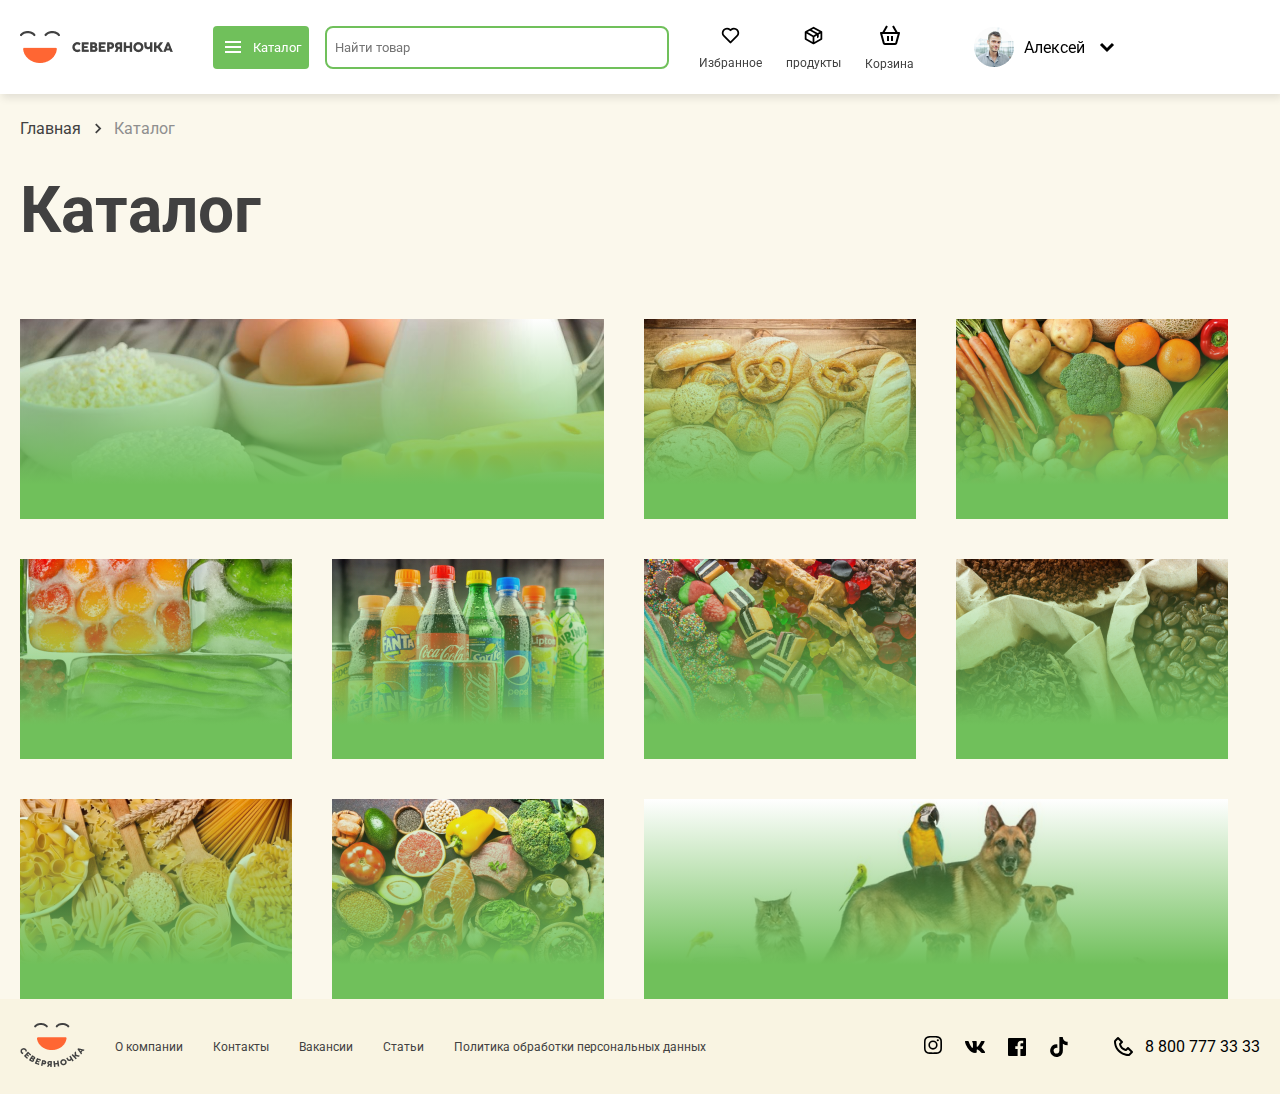
==== pages/categories.html @ be47213f "add categorias page" ====
<!DOCTYPE html>
<html lang="en">
  <head>
    <meta charset="UTF-8" />
    <meta name="viewport" content="width=device-width, initial-scale=1.0" />
    <link rel="stylesheet" href="../sass/pages/categories.css" />
    <title>Categories</title>
  </head>
  <body>
    <header>
      <div class="container">
        <nav>
          <a class="logo" href="../index.html">
            <img src="../images/logo.png" alt="logo" />
            <img src="../images/logo-text.png" alt="logo-text" />
          </a>
          <div class="nav-items">
            <div class="important">
              <button id="catalog">
                <svg
                  xmlns="http://www.w3.org/2000/svg"
                  width="24"
                  height="24"
                  viewBox="0 0 24 24"
                  style="fill: rgba(255, 255, 255, 1)"
                >
                  <path d="M4 6h16v2H4zm0 5h16v2H4zm0 5h16v2H4z"></path>
                </svg>
                Каталог
              </button>
              <input
                type="search"
                class="icon"
                value
                placeholder="Найти товар"
              />
            </div>
            <div class="places">
              <a class="product">
                <svg
                  xmlns="http://www.w3.org/2000/svg"
                  width="21"
                  height="21"
                  viewBox="0 0 24 24"
                  style="fill: rgba(0, 0, 0, 1)"
                >
                  <path
                    d="M12 4.595a5.904 5.904 0 0 0-3.996-1.558 5.942 5.942 0 0 0-4.213 1.758c-2.353 2.363-2.352 6.059.002 8.412l7.332 7.332c.17.299.498.492.875.492a.99.99 0 0 0 .792-.409l7.415-7.415c2.354-2.354 2.354-6.049-.002-8.416a5.938 5.938 0 0 0-4.209-1.754A5.906 5.906 0 0 0 12 4.595zm6.791 1.61c1.563 1.571 1.564 4.025.002 5.588L12 18.586l-6.793-6.793c-1.562-1.563-1.561-4.017-.002-5.584.76-.756 1.754-1.172 2.799-1.172s2.035.416 2.789 1.17l.5.5a.999.999 0 0 0 1.414 0l.5-.5c1.512-1.509 4.074-1.505 5.584-.002z"
                  ></path>
                </svg>
                <p>Избранное</p>
              </a>
              <a href="../pages/products.html" class="product">
                <svg
                  xmlns="http://www.w3.org/2000/svg"
                  width="21"
                  height="21"
                  viewBox="0 0 24 24"
                  style="fill: rgba(0, 0, 0, 1)"
                >
                  <path
                    d="M22 8a.76.76 0 0 0 0-.21v-.08a.77.77 0 0 0-.07-.16.35.35 0 0 0-.05-.08l-.1-.13-.08-.06-.12-.09-9-5a1 1 0 0 0-1 0l-9 5-.09.07-.11.08a.41.41 0 0 0-.07.11.39.39 0 0 0-.08.1.59.59 0 0 0-.06.14.3.3 0 0 0 0 .1A.76.76 0 0 0 2 8v8a1 1 0 0 0 .52.87l9 5a.75.75 0 0 0 .13.06h.1a1.06 1.06 0 0 0 .5 0h.1l.14-.06 9-5A1 1 0 0 0 22 16V8zm-10 3.87L5.06 8l2.76-1.52 6.83 3.9zm0-7.72L18.94 8 16.7 9.25 9.87 5.34zM4 9.7l7 3.92v5.68l-7-3.89zm9 9.6v-5.68l3-1.68V15l2-1v-3.18l2-1.11v5.7z"
                  ></path>
                </svg>
                <p>продукты</p>
              </a>
              <a class="product">
                <svg
                  xmlns="http://www.w3.org/2000/svg"
                  width="24"
                  height="24"
                  viewBox="0 0 24 24"
                  style="fill: rgba(0, 0, 0, 1)"
                >
                  <path
                    d="M21 9h-1.42l-3.712-6.496-1.736.992L17.277 9H6.723l3.146-5.504-1.737-.992L4.42 9H3a1.001 1.001 0 0 0-.965 1.263l2.799 10.264A2.005 2.005 0 0 0 6.764 22h10.473c.898 0 1.692-.605 1.93-1.475l2.799-10.263A.998.998 0 0 0 21 9zm-3.764 11v1-1H6.764L4.31 11h15.38l-2.454 9z"
                  ></path>
                  <path d="M9 13h2v5H9zm4 0h2v5h-2z"></path>
                </svg>
                <p>Корзина</p>
              </a>
              <a id="btn-open" class="user">
                <img src="../images/avatar.png" alt="avatar" />
                <p>Алексей</p>
                <svg
                  xmlns="http://www.w3.org/2000/svg"
                  width="24"
                  height="24"
                  viewBox="0 0 24 24"
                  style="fill: rgba(0, 0, 0, 1)"
                >
                  <path
                    d="M16.939 7.939 12 12.879l-4.939-4.94-2.122 2.122L12 17.121l7.061-7.06z"
                  ></path>
                </svg>
              </a>
            </div>
          </div>
          <button class="menu">
            <svg
              xmlns="http://www.w3.org/2000/svg"
              width="32"
              height="32"
              viewBox="0 0 24 24"
              style="fill: rgba(0, 0, 0, 1)"
            >
              <path d="M4 6h16v2H4zm0 5h16v2H4zm0 5h16v2H4z"></path>
            </svg>
          </button>
        </nav>
      </div>
    </header>

    <div class="modal">
      <div class="modal-content">
        <div class="x">
          <button id="btn-close">
            <svg
              xmlns="http://www.w3.org/2000/svg"
              width="24"
              height="24"
              viewBox="0 0 24 24"
              style="fill: #414141"
            >
              <path
                d="m16.192 6.344-4.243 4.242-4.242-4.242-1.414 1.414L10.535 12l-4.242 4.242 1.414 1.414 4.242-4.242 4.243 4.242 1.414-1.414L13.364 12l4.242-4.242z"
              ></path>
            </svg>
          </button>
        </div>
        <h1>Вход</h1>
        <form>
          <label for="vxod">Телефон </label>
          <input type="text" placeholder="placeholder" id="vxod" />
          <button type="submit" id="submit">Вход</button>
          <div class="some-btns">
            <a href="#">Регистрация</a>
            <a href="#">Забыли пароль?</a>
          </div>
        </form>
      </div>
    </div>

    <section class="catalog">
      <div class="container">
        <div class="catalog-content">
          <div class="catalog-texts">
            <a style="color: red" href="./pages/categories.html"
              >Категория 1440 page
            </a>
            <a href="#">Хлеб</a>
            <a href="#">Фрукты и овощи</a>
            <a href="#">Замороженные продукты</a>
          </div>
          <div class="catalog-texts">
            <a href="#">Напитки</a>
            <a href="#">Кондитерские изделия</a>
            <a href="#">Чай, кофе</a>
          </div>
          <div class="catalog-texts">
            <a href="#">Бакалея</a>
            <a href="#">Здоровое питание</a>
            <a href="#">Зоотовары</a>
          </div>
          <div class="catalog-texts">
            <a href="#">Непродовольственные товары</a>
            <a href="#">Детское питание</a>
            <a href="#">Мясо, птица, колбаса</a>
          </div>
        </div>
      </div>
    </section>

    <main>
      <section class="main-sec">
        <div class="container">
          <p>
            Главная
            <svg
              xmlns="http://www.w3.org/2000/svg"
              width="21"
              height="21"
              viewBox="0 0 24 24"
              style="fill: #414141"
            >
              <path
                d="M10.707 17.707 16.414 12l-5.707-5.707-1.414 1.414L13.586 12l-4.293 4.293z"
              ></path>
            </svg>
            <span>Каталог</span>
          </p>
          <h1>Каталог</h1>
          <div class="content">
            <div class="img-1"><h1></h1><div class="shadow"></div></div>
            <div class="img-2"><h1></h1><div class="shadow"></div></div>
            <div class="img-3"><h1></h1><div class="shadow"></div></div>
            <div class="img-4"><h1></h1><div class="shadow"></div></div>
            <div class="img-5"><h1></h1><div class="shadow"></div></div>
            <div class="img-6"><h1></h1><div class="shadow"></div></div>
            <div class="img-7"><h1></h1><div class="shadow"></div></div>
            <div class="img-8"><h1></h1><div class="shadow"></div></div>
            <div class="img-9"><h1></h1><div class="shadow"></div></div>
            <div class="img-10"><h1></h1><div class="shadow"></h1div></div>
            <div class="img-11"><h1></h1><div class="shadow"></div></div>
            <div class="img-12"><h1></h1><div class="shadow"></div></div>
            <div class="img-13"><h1></h1><div class="shadow">a</div></div>
          </div>
        </div>
      </section>
    </main>

    <footer class="footer">
      <div class="footer-bg">
        <div class="container">
          <div class="footer-content">
            <div class="foot-left">
              <a href="#">
                <img src="../images/foot-logo.png" alt="foot-logo" />
              </a>
              <a href="">О компании</a>
              <a href="">Контакты</a>
              <a href="">Вакансии</a>
              <a href="">Статьи</a>
              <a href="">Политика обработки персональных данных</a>
            </div>
            <div class="foot-contact">
              <div class="social-media">
                <a href=""
                  ><svg
                    xmlns="http://www.w3.org/2000/svg"
                    width="24"
                    height="24"
                    viewBox="0 0 24 24"
                    style="fill: rgba(0, 0, 0, 1)"
                  >
                    <path
                      d="M11.999 7.377a4.623 4.623 0 1 0 0 9.248 4.623 4.623 0 0 0 0-9.248zm0 7.627a3.004 3.004 0 1 1 0-6.008 3.004 3.004 0 0 1 0 6.008z"
                    ></path>
                    <circle cx="16.806" cy="7.207" r="1.078"></circle>
                    <path
                      d="M20.533 6.111A4.605 4.605 0 0 0 17.9 3.479a6.606 6.606 0 0 0-2.186-.42c-.963-.042-1.268-.054-3.71-.054s-2.755 0-3.71.054a6.554 6.554 0 0 0-2.184.42 4.6 4.6 0 0 0-2.633 2.632 6.585 6.585 0 0 0-.419 2.186c-.043.962-.056 1.267-.056 3.71 0 2.442 0 2.753.056 3.71.015.748.156 1.486.419 2.187a4.61 4.61 0 0 0 2.634 2.632 6.584 6.584 0 0 0 2.185.45c.963.042 1.268.055 3.71.055s2.755 0 3.71-.055a6.615 6.615 0 0 0 2.186-.419 4.613 4.613 0 0 0 2.633-2.633c.263-.7.404-1.438.419-2.186.043-.962.056-1.267.056-3.71s0-2.753-.056-3.71a6.581 6.581 0 0 0-.421-2.217zm-1.218 9.532a5.043 5.043 0 0 1-.311 1.688 2.987 2.987 0 0 1-1.712 1.711 4.985 4.985 0 0 1-1.67.311c-.95.044-1.218.055-3.654.055-2.438 0-2.687 0-3.655-.055a4.96 4.96 0 0 1-1.669-.311 2.985 2.985 0 0 1-1.719-1.711 5.08 5.08 0 0 1-.311-1.669c-.043-.95-.053-1.218-.053-3.654 0-2.437 0-2.686.053-3.655a5.038 5.038 0 0 1 .311-1.687c.305-.789.93-1.41 1.719-1.712a5.01 5.01 0 0 1 1.669-.311c.951-.043 1.218-.055 3.655-.055s2.687 0 3.654.055a4.96 4.96 0 0 1 1.67.311 2.991 2.991 0 0 1 1.712 1.712 5.08 5.08 0 0 1 .311 1.669c.043.951.054 1.218.054 3.655 0 2.436 0 2.698-.043 3.654h-.011z"
                    ></path>
                  </svg>
                </a>
                <svg
                  xmlns="http://www.w3.org/2000/svg"
                  width="24"
                  height="24"
                  viewBox="0 0 24 24"
                  style="fill: rgba(0, 0, 0, 1)"
                >
                  <path
                    d="M21.579 6.855c.14-.465 0-.806-.662-.806h-2.193c-.558 0-.813.295-.953.619 0 0-1.115 2.719-2.695 4.482-.51.513-.743.675-1.021.675-.139 0-.341-.162-.341-.627V6.855c0-.558-.161-.806-.626-.806H9.642c-.348 0-.558.258-.558.504 0 .528.79.65.871 2.138v3.228c0 .707-.127.836-.407.836-.743 0-2.551-2.729-3.624-5.853-.209-.607-.42-.852-.98-.852H2.752c-.627 0-.752.295-.752.619 0 .582.743 3.462 3.461 7.271 1.812 2.601 4.363 4.011 6.687 4.011 1.393 0 1.565-.313 1.565-.853v-1.966c0-.626.133-.752.574-.752.324 0 .882.164 2.183 1.417 1.486 1.486 1.732 2.153 2.567 2.153h2.192c.626 0 .939-.313.759-.931-.197-.615-.907-1.51-1.849-2.569-.512-.604-1.277-1.254-1.51-1.579-.325-.419-.231-.604 0-.976.001.001 2.672-3.761 2.95-5.04z"
                  ></path>
                </svg>
                <svg
                  xmlns="http://www.w3.org/2000/svg"
                  width="24"
                  height="24"
                  viewBox="0 0 24 24"
                  style="fill: rgba(0, 0, 0, 1)"
                >
                  <path
                    d="M20 3H4a1 1 0 0 0-1 1v16a1 1 0 0 0 1 1h8.615v-6.96h-2.338v-2.725h2.338v-2c0-2.325 1.42-3.592 3.5-3.592.699-.002 1.399.034 2.095.107v2.42h-1.435c-1.128 0-1.348.538-1.348 1.325v1.735h2.697l-.35 2.725h-2.348V21H20a1 1 0 0 0 1-1V4a1 1 0 0 0-1-1z"
                  ></path>
                </svg>
                <svg
                  xmlns="http://www.w3.org/2000/svg"
                  width="24"
                  height="24"
                  viewBox="0 0 24 24"
                  style="fill: rgba(0, 0, 0, 1)"
                >
                  <path
                    d="M19.59 6.69a4.83 4.83 0 0 1-3.77-4.25V2h-3.45v13.67a2.89 2.89 0 0 1-5.2 1.74 2.89 2.89 0 0 1 2.31-4.64 2.93 2.93 0 0 1 .88.13V9.4a6.84 6.84 0 0 0-1-.05A6.33 6.33 0 0 0 5 20.1a6.34 6.34 0 0 0 10.86-4.43v-7a8.16 8.16 0 0 0 4.77 1.52v-3.4a4.85 4.85 0 0 1-1-.1z"
                  ></path>
                </svg>
              </div>
              <p>
                <svg
                  xmlns="http://www.w3.org/2000/svg"
                  width="24"
                  height="24"
                  viewBox="0 0 24 24"
                  style="fill: rgba(0, 0, 0, 1)"
                >
                  <path
                    d="M17.707 12.293a.999.999 0 0 0-1.414 0l-1.594 1.594c-.739-.22-2.118-.72-2.992-1.594s-1.374-2.253-1.594-2.992l1.594-1.594a.999.999 0 0 0 0-1.414l-4-4a.999.999 0 0 0-1.414 0L3.581 5.005c-.38.38-.594.902-.586 1.435.023 1.424.4 6.37 4.298 10.268s8.844 4.274 10.269 4.298h.028c.528 0 1.027-.208 1.405-.586l2.712-2.712a.999.999 0 0 0 0-1.414l-4-4.001zm-.127 6.712c-1.248-.021-5.518-.356-8.873-3.712-3.366-3.366-3.692-7.651-3.712-8.874L7 4.414 9.586 7 8.293 8.293a1 1 0 0 0-.272.912c.024.115.611 2.842 2.271 4.502s4.387 2.247 4.502 2.271a.991.991 0 0 0 .912-.271L17 14.414 19.586 17l-2.006 2.005z"
                  ></path>
                </svg>
                8 800 777 33 33
              </p>
            </div>
          </div>
        </div>
      </div>
    </footer>
    <script src="../js/categories-data.js"></script>
    <script src="../js/categories.js"></script>
  </body>
</html>
---- sass/pages/categories.css ----
@import url("https://fonts.googleapis.com/css2?family=Poppins:wght@400;500;600;700;800;900&family=Roboto:wght@400;500;700;900&display=swap");
* {
  margin: 0;
  padding: 0;
  box-sizing: border-box;
  font-family: "Poppins", sans-serif;
  font-family: "Roboto", sans-serif;
}

html {
  scroll-behavior: smooth;
}

button {
  border: 0;
  cursor: pointer;
}

a {
  text-decoration: none;
  cursor: pointer;
}

.container {
  max-width: 1320px;
  margin: 0 auto;
  padding: 0 20px;
}

header {
  position: fixed;
  top: 0;
  left: 0;
  right: 0;
  z-index: 1;
  background-color: white;
  box-shadow: 2px 4px 8px 0px rgba(0, 0, 0, 0.1019607843);
}
header nav {
  padding: 11px 0;
  display: flex;
  align-items: center;
}
header nav .logo {
  display: flex;
  align-items: center;
  gap: 12px;
  margin-right: 40px;
}
header nav .nav-items {
  display: flex;
  align-items: center;
  justify-content: space-evenly;
  flex-wrap: wrap;
  gap: 30px;
}
header nav .nav-items .important {
  display: flex;
  justify-content: space-evenly;
}
header nav .nav-items .important button {
  padding: 8px;
  background-color: #70c05b;
  color: #fff;
  display: flex;
  align-items: center;
  gap: 8px;
  border-radius: 4px;
  margin-right: 16px;
}
header nav .nav-items .important .icon {
  padding: 12px 0px 12px 8px;
  background: url("https://static.thenounproject.com/png/101791-200.png") no-repeat right;
  background-size: 20px;
  border: 2px solid #70c05b;
  border-radius: 8px;
  outline: none;
  width: 344px;
}
header nav .nav-items .important .icon:focus {
  background-image: none;
  transition: 0.3s;
}
header nav .nav-items .places {
  display: flex;
  align-items: center;
  justify-content: space-evenly;
  flex-wrap: wrap-reverse;
  gap: 24px;
}
header nav .nav-items .places .product {
  display: grid;
  place-items: center;
  color: #414141;
}
header nav .nav-items .places .product p {
  font-weight: 400;
  padding-top: 10px;
  font-size: 12px;
}
header nav .nav-items .places .product:hover {
  transition: 0.3s;
}
header nav .nav-items .places .product:hover svg path {
  fill: #70c05b;
  transition: 0.3s;
}
header nav .nav-items .places .product:hover p {
  color: #70c05b;
}
header nav .nav-items .places .user {
  display: flex;
  align-items: center;
  justify-content: center;
  flex-wrap: wrap;
  width: 217px;
  height: 72px;
  padding: 8px;
  border-radius: 4px;
  gap: 10px;
}

.catalog {
  position: fixed;
  background-color: #fff;
  left: 0;
  right: 0;
  box-shadow: 0px 8px 16px 0px rgba(0, 0, 0, 0.1490196078);
  display: none;
}
.catalog .catalog-content {
  display: flex;
  justify-content: space-around;
  padding: 40px 0;
}
.catalog .catalog-content .catalog-texts {
  max-width: 272px;
  display: flex;
  flex-direction: column;
  row-gap: 24px;
}
.catalog .catalog-content .catalog-texts a {
  display: block;
  font-size: 16px;
  font-weight: 700;
  color: #414141;
}
.catalog .catalog-content .catalog-texts a:hover {
  color: #ff6633;
  transition: 0.3s;
}

.catalog-open {
  transition: top ease 0.5s;
}
.catalog-open .catalog {
  display: block;
  transition: top ease 0.5s;
}

.modal {
  position: fixed;
  top: 0;
  left: 0;
  width: 100%;
  height: 100vh;
  background-color: rgba(252, 213, 186, 0.8);
  display: none;
  align-items: center;
  justify-content: center;
  animation: modalScale 0.3s linear alternate;
  z-index: 1;
}

.modal.open {
  display: flex;
}

.modal-content {
  width: 420px;
  height: 431px;
  border-radius: 4px;
  box-shadow: 8px 16px 32px 0px rgba(255, 102, 51, 0.2);
  background: #fff;
  display: flex;
  flex-direction: column;
}
.modal-content .x {
  text-align: end;
}
.modal-content .x #btn-close {
  padding: 8px;
}
.modal-content h1 {
  text-align: center;
  font-size: 24px;
  font-weight: 700;
  padding-bottom: 32px;
}
.modal-content form {
  padding: 32px 80px;
  display: flex;
  flex-direction: column;
}
.modal-content form label {
  font-size: 18px;
  font-weight: 400;
  text-align: left;
  color: #8f8f8f;
}
.modal-content form input {
  height: 60px;
  outline: none;
  max-width: 260px;
  border: 2px solid #70c05b;
  border-radius: 4px;
  padding: 12px 16px;
  box-shadow: 4px 8px 16px 0px rgba(112, 192, 91, 0.2);
  margin-bottom: 32px;
}
.modal-content form button {
  font-size: 24px;
  font-weight: 400;
  color: #ff6633;
  padding: 16px;
  background-color: #fcd5ba;
}
.modal-content form .some-btns {
  display: flex;
  justify-content: space-between;
  margin-top: 32px;
}
.modal-content form .some-btns a {
  padding: 4px 12px;
  font-size: 12px;
  font-weight: 400;
  line-height: 18px;
  text-align: center;
}
.modal-content form .some-btns a:first-child {
  color: #70c05b;
  border: 1px solid #70c05b;
  border-radius: 4px;
}
.modal-content form .some-btns a:first-child:hover {
  border-color: #fcd5ba;
  background-color: #fcd5ba;
  color: #ff6633;
  transition: 0.3s;
}
.modal-content form .some-btns a:last-child {
  color: #606060;
  border-radius: 4px;
}
.modal-content form .some-btns a:last-child:hover {
  border-color: #fcd5ba;
  background-color: #fcd5ba;
  color: #ff6633;
  transition: 0.3s;
}

@keyframes modalScale {
  from {
    transform: scale(0);
  }
  to {
    transform: scale(1);
  }
}
.menu {
  border: 0;
  background: transparent;
  display: none;
  cursor: pointer;
}

@media (max-width: 1200px) {
  nav {
    justify-content: space-between;
  }
  .nav-items {
    margin-top: 50px;
    flex-direction: column;
    gap: 24px;
    position: fixed;
    top: 76px;
    top: -100%;
    width: 100%;
    height: calc(100vh - 104px);
    background: #fff;
    padding: 60px 0;
    transition: all 0.3s ease-in-out;
    z-index: 10;
  }
  .nav-items .places {
    flex-direction: column;
  }
  header nav .menu {
    display: block;
  }
  .open .nav-items {
    top: 0;
    justify-content: center;
  }
}
@media (max-width: 576px) {
  .nav-items {
    flex-direction: column;
    gap: 24px;
    position: fixed;
    top: 76px;
    left: -100%;
    width: 100%;
    height: calc(100vh - 104px);
    background: #fff;
    padding: 60px 0;
    transition: all 0.3s ease-in-out;
    z-index: 10;
  }
  .menu {
    display: block;
  }
  .open .nav-items {
    left: 0;
  }
  .open {
    box-shadow: none;
  }
  .icon {
    max-width: 150px;
  }
}
.footer {
  background-color: #f9f4e2;
}
.footer .footer-bg {
  background: url(../images/footer-bg.png);
}
.footer .footer-bg .footer-content {
  display: flex;
  justify-content: space-between;
  flex-wrap: wrap;
  padding: 24px 0;
}
.footer .footer-bg .footer-content .foot-left {
  display: flex;
  align-items: center;
  flex-wrap: wrap;
  gap: 30px;
}
.footer .footer-bg .footer-content .foot-left a {
  font-size: 12px;
  color: #414141;
}
.footer .footer-bg .footer-content .foot-contact {
  display: flex;
  justify-content: space-between;
  align-items: center;
  gap: 40px;
}
.footer .footer-bg .footer-content .foot-contact .social-media {
  display: flex;
  align-items: center;
  flex-wrap: wrap;
  justify-content: space-between;
  gap: 18px;
}
.footer .footer-bg .footer-content .foot-contact p {
  display: flex;
  align-items: center;
  -moz-column-gap: 10px;
       column-gap: 10px;
}

main {
  margin-top: 94px;
  background-color: #fbf8ec;
}
main .main-sec p {
  display: flex;
  align-items: center;
  gap: 6px;
  color: #414141;
  padding: 24px 0;
}
main .main-sec p span {
  color: #8f8f8f;
}
main .main-sec h1 {
  font-size: 64px;
  font-weight: 700;
  line-height: 96px;
  color: #414141;
  padding-bottom: 60px;
}
main .main-sec .content {
  display: flex;
  flex-wrap: wrap;
  gap: 40px;
}
main .main-sec .content h1 {
  position: absolute;
}
main .main-sec .content .img-1 {
  background-image: url(../../images/img.png);
  background-repeat: no-repeat;
  width: 100%;
  overflow: hidden;
  max-width: 584px;
}
main .main-sec .content .img-1 .shadow {
  width: 100%;
  height: 200px;
  background: linear-gradient(180deg, rgba(112, 192, 91, 0) 0%, #70c05b 82.81%);
}
main .main-sec .content .img-1:hover .shadow {
  animation: hover-img 0.3s linear alternate;
  background: linear-gradient(180deg, rgba(255, 102, 51, 0) 0%, #ff6633 100%);
}
main .main-sec .content .img-2 {
  background-image: url(../../images/img-2.png);
  background-repeat: no-repeat;
  width: 100%;
  overflow: hidden;
  max-width: 272px;
}
main .main-sec .content .img-2 .shadow {
  width: 100%;
  height: 200px;
  background: linear-gradient(180deg, rgba(112, 192, 91, 0) 0%, #70c05b 82.81%);
}
main .main-sec .content .img-2:hover .shadow {
  animation: hover-img 0.3s linear alternate;
  background: linear-gradient(180deg, rgba(255, 102, 51, 0) 0%, #ff6633 100%);
}
main .main-sec .content .img-3 {
  background-image: url(../../images/img-3.png);
  background-repeat: no-repeat;
  width: 100%;
  overflow: hidden;
  max-width: 272px;
}
main .main-sec .content .img-3 .shadow {
  width: 100%;
  height: 200px;
  background: linear-gradient(180deg, rgba(112, 192, 91, 0) 0%, #70c05b 82.81%);
}
main .main-sec .content .img-3:hover .shadow {
  animation: hover-img 0.3s linear alternate;
  background: linear-gradient(180deg, rgba(255, 102, 51, 0) 0%, #ff6633 100%);
}
main .main-sec .content .img-4 {
  background-image: url(../../images/img-4.png);
  background-repeat: no-repeat;
  width: 100%;
  overflow: hidden;
  max-width: 272px;
}
main .main-sec .content .img-4 .shadow {
  width: 100%;
  height: 200px;
  background: linear-gradient(180deg, rgba(112, 192, 91, 0) 0%, #70c05b 82.81%);
}
main .main-sec .content .img-4:hover .shadow {
  animation: hover-img 0.3s linear alternate;
  background: linear-gradient(180deg, rgba(255, 102, 51, 0) 0%, #ff6633 100%);
}
main .main-sec .content .img-5 {
  background-image: url(../../images/img-5.png);
  background-repeat: no-repeat;
  width: 100%;
  overflow: hidden;
  max-width: 272px;
}
main .main-sec .content .img-5 .shadow {
  width: 100%;
  height: 200px;
  background: linear-gradient(180deg, rgba(112, 192, 91, 0) 0%, #70c05b 82.81%);
}
main .main-sec .content .img-5:hover .shadow {
  animation: hover-img 0.3s linear alternate;
  background: linear-gradient(180deg, rgba(255, 102, 51, 0) 0%, #ff6633 100%);
}
main .main-sec .content .img-6 {
  background-image: url(../../images/img-6.png);
  background-repeat: no-repeat;
  width: 100%;
  overflow: hidden;
  max-width: 272px;
}
main .main-sec .content .img-6 .shadow {
  width: 100%;
  height: 200px;
  background: linear-gradient(180deg, rgba(112, 192, 91, 0) 0%, #70c05b 82.81%);
}
main .main-sec .content .img-6:hover .shadow {
  animation: hover-img 0.3s linear alternate;
  background: linear-gradient(180deg, rgba(255, 102, 51, 0) 0%, #ff6633 100%);
}
main .main-sec .content .img-7 {
  background-image: url(../../images/img-7.png);
  background-repeat: no-repeat;
  width: 100%;
  overflow: hidden;
  max-width: 272px;
}
main .main-sec .content .img-7 .shadow {
  width: 100%;
  height: 200px;
  background: linear-gradient(180deg, rgba(112, 192, 91, 0) 0%, #70c05b 82.81%);
}
main .main-sec .content .img-7:hover .shadow {
  animation: hover-img 0.3s linear alternate;
  background: linear-gradient(180deg, rgba(255, 102, 51, 0) 0%, #ff6633 100%);
}
main .main-sec .content .img-8 {
  background-image: url(../../images/img-8.png);
  background-repeat: no-repeat;
  width: 100%;
  overflow: hidden;
  max-width: 272px;
}
main .main-sec .content .img-8 .shadow {
  width: 100%;
  height: 200px;
  background: linear-gradient(180deg, rgba(112, 192, 91, 0) 0%, #70c05b 82.81%);
}
main .main-sec .content .img-8:hover .shadow {
  animation: hover-img 0.3s linear alternate;
  background: linear-gradient(180deg, rgba(255, 102, 51, 0) 0%, #ff6633 100%);
}
main .main-sec .content .img-9 {
  background-image: url(../../images/img-9.png);
  background-repeat: no-repeat;
  width: 100%;
  overflow: hidden;
  max-width: 272px;
}
main .main-sec .content .img-9 .shadow {
  width: 100%;
  height: 200px;
  background: linear-gradient(180deg, rgba(112, 192, 91, 0) 0%, #70c05b 82.81%);
}
main .main-sec .content .img-9:hover .shadow {
  animation: hover-img 0.3s linear alternate;
  background: linear-gradient(180deg, rgba(255, 102, 51, 0) 0%, #ff6633 100%);
}
main .main-sec .content .img-10 {
  background-image: url(../../images/img-10.png);
  background-repeat: no-repeat;
  width: 100%;
  overflow: hidden;
  max-width: 584px;
  max-height: 200px;
}
main .main-sec .content .img-10 .shadow {
  width: 100%;
  height: 200px;
  background: linear-gradient(180deg, rgba(112, 192, 91, 0) 0%, #70c05b 82.81%);
}
main .main-sec .content .img-10:hover .shadow {
  animation: hover-img 0.3s linear alternate;
  background: linear-gradient(180deg, rgba(255, 102, 51, 0) 0%, #ff6633 100%);
}
main .main-sec .content .img-11 {
  background-image: url(../../images/img-11.png);
  background-repeat: no-repeat;
  width: 100%;
  overflow: hidden;
  max-width: 272px;
}
main .main-sec .content .img-11 .shadow {
  width: 100%;
  height: 200px;
  background: linear-gradient(180deg, rgba(112, 192, 91, 0) 0%, #70c05b 82.81%);
}
main .main-sec .content .img-11:hover .shadow {
  animation: hover-img 0.3s linear alternate;
  background: linear-gradient(180deg, rgba(255, 102, 51, 0) 0%, #ff6633 100%);
}
main .main-sec .content .img-12 {
  background-image: url(../../images/img-12.png);
  background-repeat: no-repeat;
  width: 100%;
  overflow: hidden;
  max-width: 584px;
}
main .main-sec .content .img-12 .shadow {
  width: 100%;
  height: 200px;
  background: linear-gradient(180deg, rgba(112, 192, 91, 0) 0%, #70c05b 82.81%);
}
main .main-sec .content .img-12:hover .shadow {
  animation: hover-img 0.3s linear alternate;
  background: linear-gradient(180deg, rgba(255, 102, 51, 0) 0%, #ff6633 100%);
}
main .main-sec .content .img-13 {
  background-image: url(../../images/img-13.png);
  background-repeat: no-repeat;
  width: 100%;
  overflow: hidden;
  max-width: 272px;
}
main .main-sec .content .img-13 .shadow {
  width: 100%;
  height: 200px;
  background: linear-gradient(180deg, rgba(112, 192, 91, 0) 0%, #70c05b 82.81%);
}
main .main-sec .content .img-13:hover .shadow {
  animation: hover-img 0.3s linear alternate;
  background: linear-gradient(180deg, rgba(255, 102, 51, 0) 0%, #ff6633 100%);
}/*# sourceMappingURL=categories.css.map */
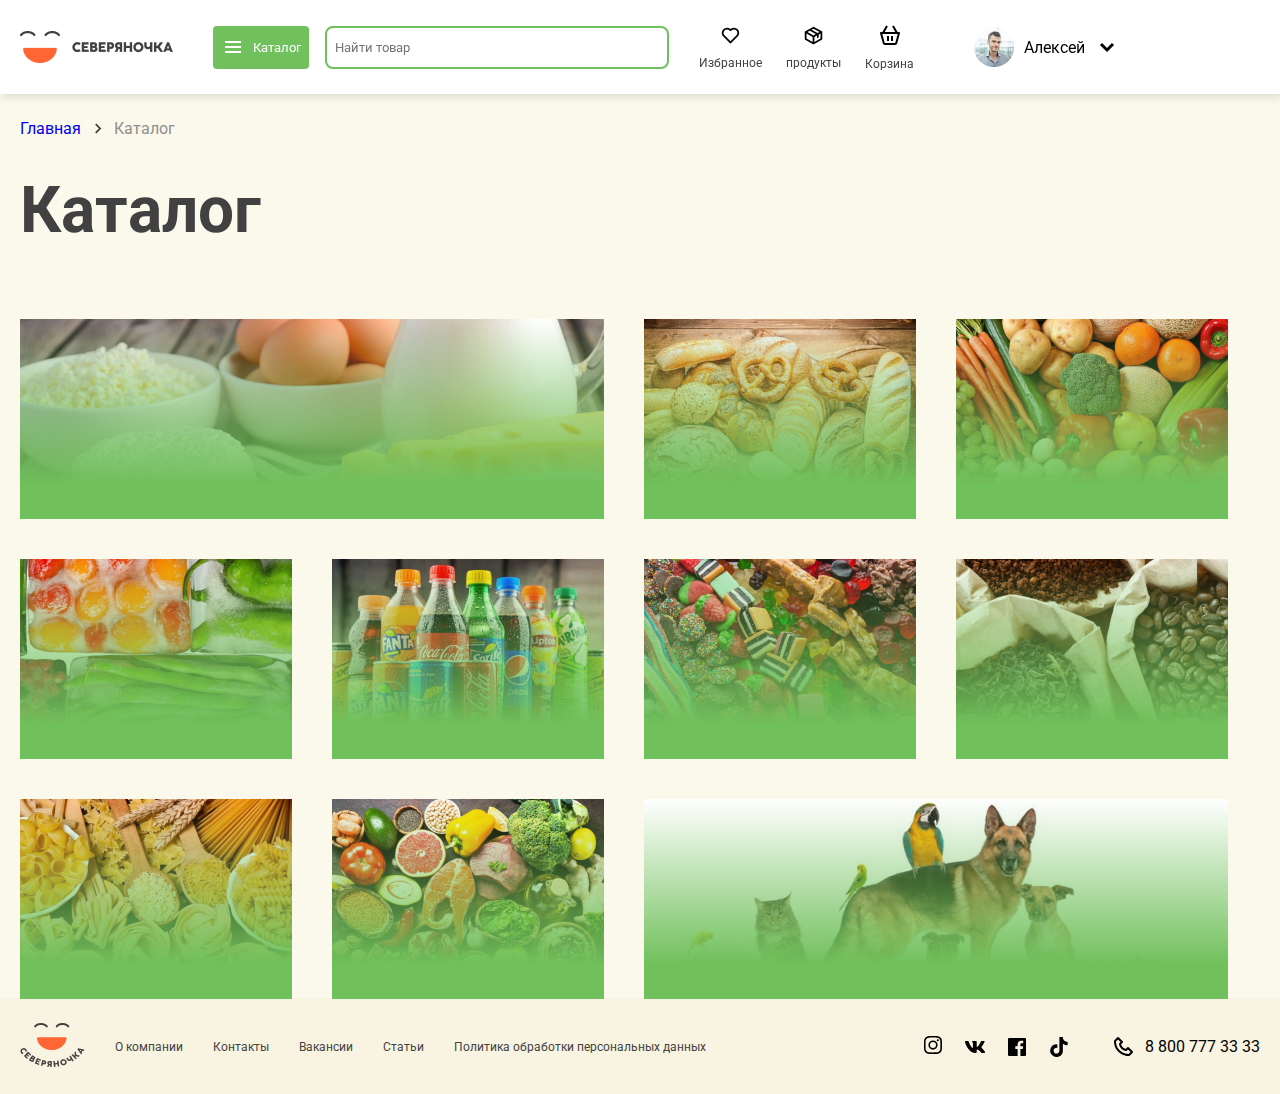
==== commit 9f1a158a: "starting tovar page" ====
--- a/pages/categories.html
+++ b/pages/categories.html
@@ -148,8 +148,9 @@
             <a style="color: red" href="./pages/categories.html"
               >Категория 1440 page
             </a>
-            <a href="#">Хлеб</a>
-            <a href="#">Фрукты и овощи</a>
+            <a style="color: red" href="./pages/product.html"
+            >Товар 1440 page
+          </a>            <a href="#">Фрукты и овощи</a>
             <a href="#">Замороженные продукты</a>
           </div>
           <div class="catalog-texts">
@@ -175,7 +176,7 @@
       <section class="main-sec">
         <div class="container">
           <p>
-            Главная
+            <a href="../index.html">Главная</a>
             <svg
               xmlns="http://www.w3.org/2000/svg"
               width="21"
@@ -295,6 +296,7 @@
         </div>
       </div>
     </footer>
+    
     <script src="../js/categories-data.js"></script>
     <script src="../js/categories.js"></script>
   </body>
